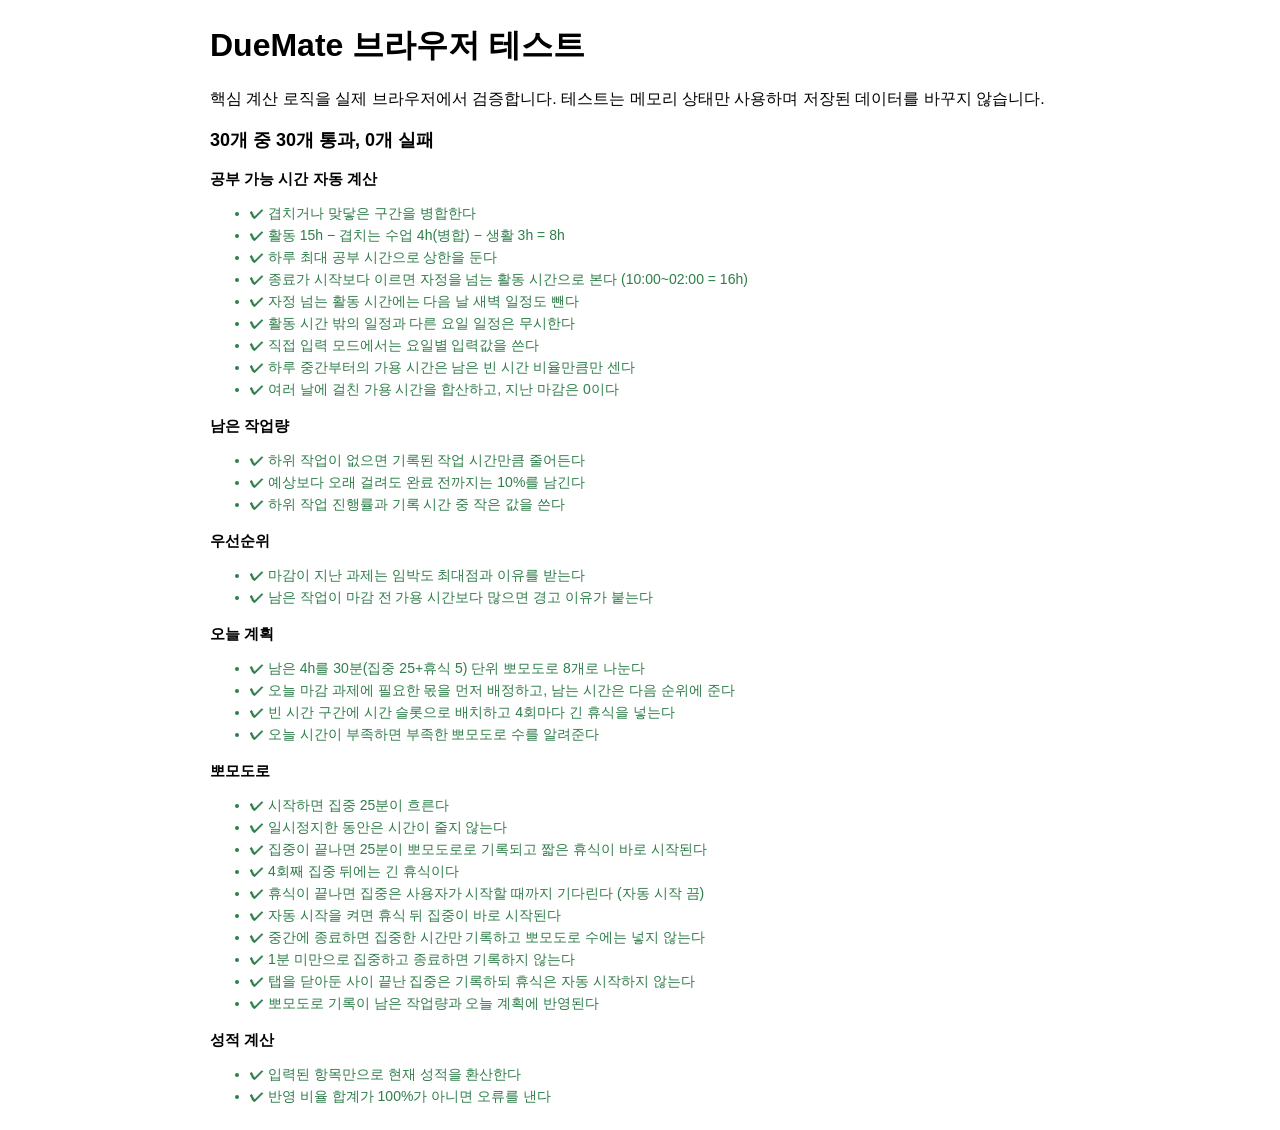
==== tests.html @ 1e2ea30a "feat: 과제별 뽀모도로 타이머로 스톱워치 대체 - 집중/짧은 휴식/긴 휴식(4회마다) 상태 전이, 일시정지·재개·휴식 건너뛰기·종료 - 집중 완료 시 25분을 뽀모도로로, 중간" ====
<!DOCTYPE html>
<html lang="ko">
<head>
  <meta charset="UTF-8">
  <meta name="viewport" content="width=device-width, initial-scale=1.0">
  <title>DueMate 테스트</title>
  <style>
    body { font-family: -apple-system, "Pretendard", "Malgun Gothic", sans-serif; max-width: 860px; margin: 24px auto; padding: 0 16px; }
    #summary { font-size: 18px; font-weight: 700; }
    li { margin: 4px 0; font-size: 14px; }
    li.pass { color: #2f7d4a; } li.fail { color: #c0262d; font-weight: 700; }
    h2 { font-size: 15px; margin: 18px 0 6px; }
  </style>
</head>
<body>
  <h1>DueMate 브라우저 테스트</h1>
  <p class="muted">핵심 계산 로직을 실제 브라우저에서 검증합니다. 테스트는 메모리 상태만 사용하며 저장된 데이터를 바꾸지 않습니다.</p>
  <p id="summary">실행 중...</p>
  <div id="results"></div>
  <div id="toast"></div>
  <div id="timerbar"></div>

  <script src="js/utils.js"></script>
  <script src="js/store.js"></script>
  <script src="js/availability.js"></script>
  <script src="js/priority.js"></script>
  <script src="js/planner.js"></script>
  <script src="js/pomodoro.js"></script>
  <script src="js/grades.js"></script>
  <script src="js/tests.js"></script>
</body>
</html>
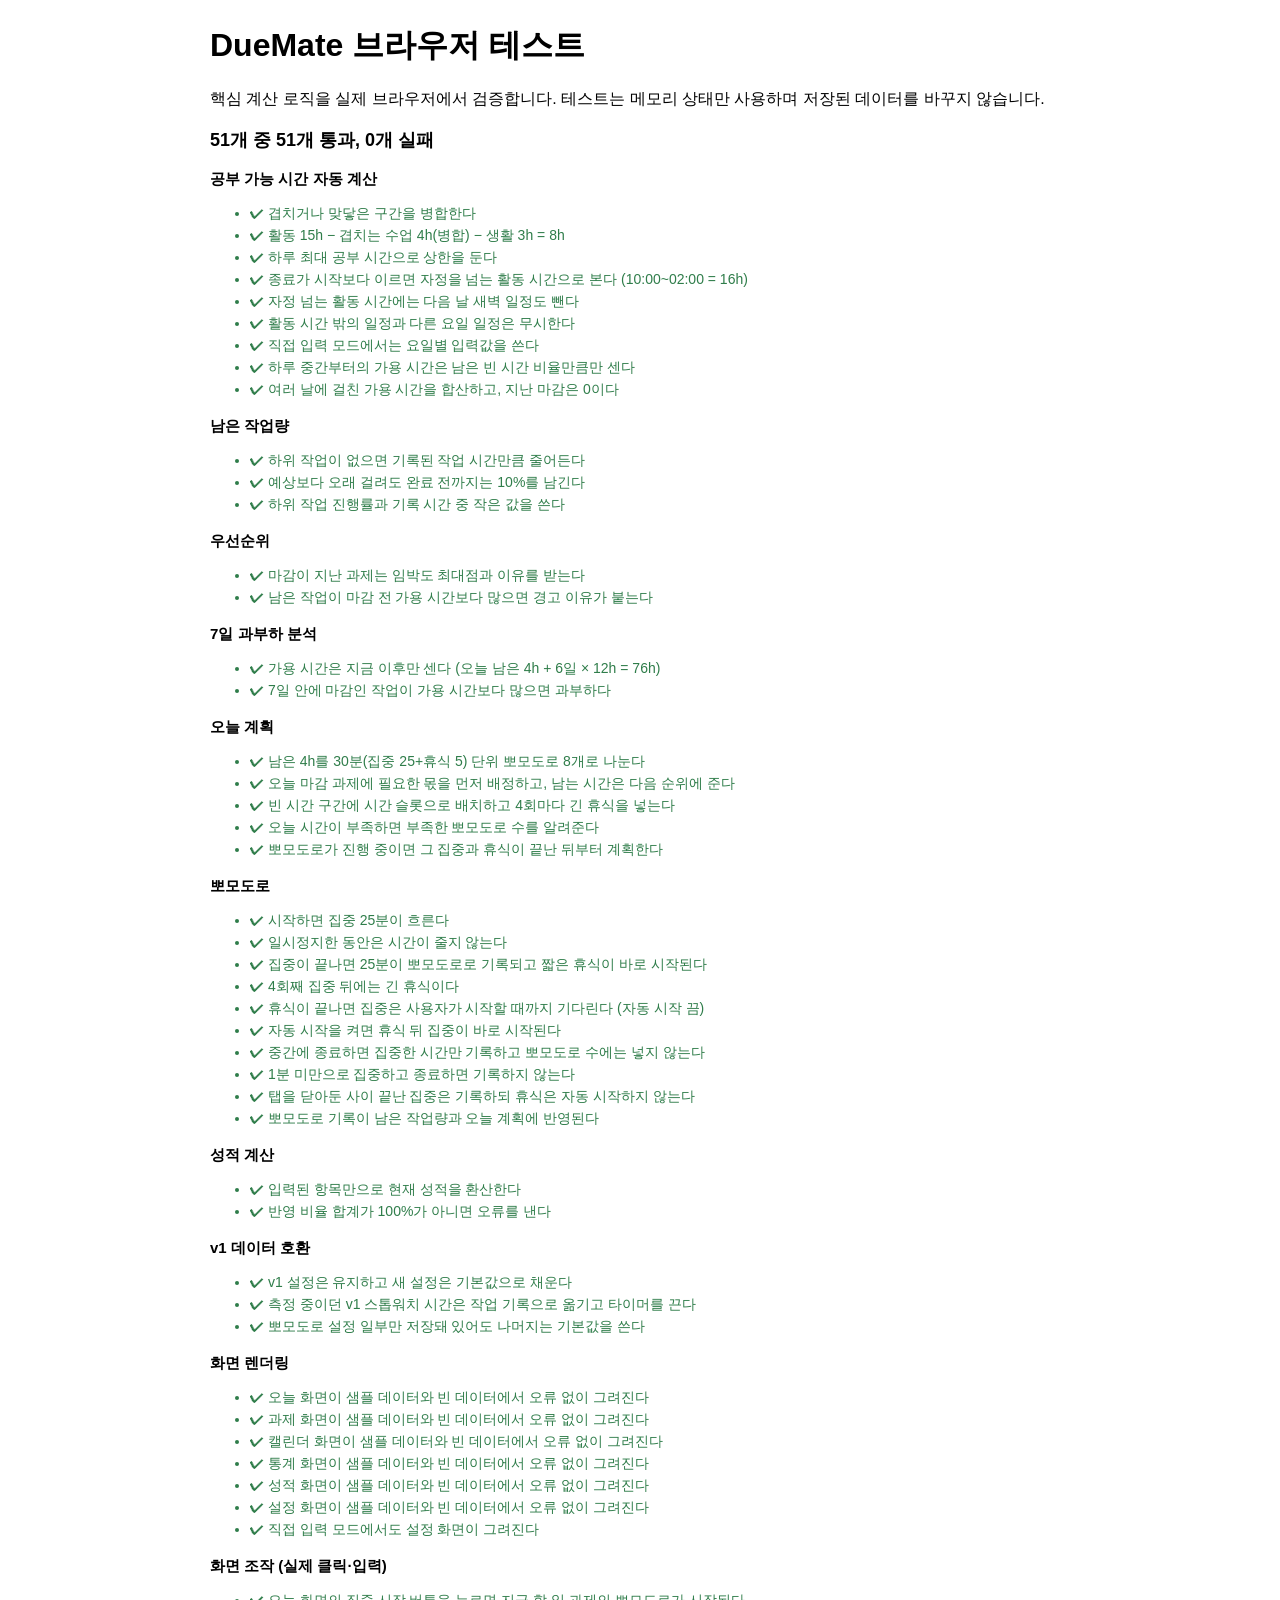
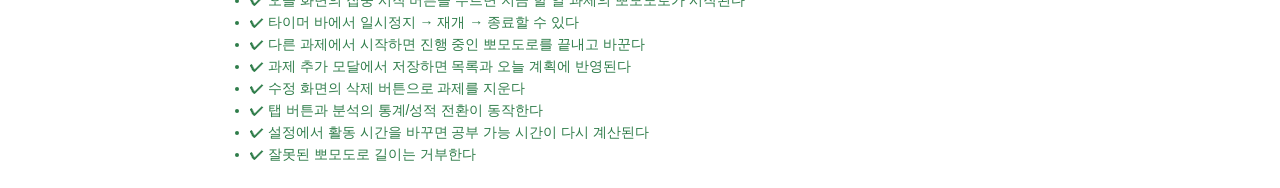
==== commit 860a31ca: "test: v1 데이터 호환·화면 렌더링·실제 클릭 테스트 추가 - v1 설정 유지와 새 설정 기본값, v1 스톱워치 측정 시간의 기록 이전 검증 - 6개 화면을 샘플/빈 데이터로" ====
--- a/tests.html
+++ b/tests.html
@@ -17,16 +17,31 @@
   <p class="muted">핵심 계산 로직을 실제 브라우저에서 검증합니다. 테스트는 메모리 상태만 사용하며 저장된 데이터를 바꾸지 않습니다.</p>
   <p id="summary">실행 중...</p>
   <div id="results"></div>
-  <div id="toast"></div>
-  <div id="timerbar"></div>
+  <!-- 실제 앱 화면 구조: 클릭 테스트에 사용 (보이지 않게 숨김) -->
+  <div id="app-under-test" hidden>
+    <header class="topbar"><h1>DueMate</h1>
+      <nav id="tabs"><button data-tab="today">오늘</button><button data-tab="tasks">과제</button><button data-tab="calendar">캘린더</button><button data-tab="analytics">분석</button><button data-tab="settings">설정</button></nav>
+    </header>
+    <main id="view"></main>
+    <div id="timerbar" class="timerbar hidden"></div>
+    <div id="modal" class="modal hidden"><div class="modal-box" id="modal-box"></div></div>
+    <div id="toast"></div>
+  </div>
 
   <script src="js/utils.js"></script>
   <script src="js/store.js"></script>
+  <script>save = function () {}; // 테스트는 저장소를 건드리지 않는다</script>
   <script src="js/availability.js"></script>
   <script src="js/priority.js"></script>
   <script src="js/planner.js"></script>
   <script src="js/pomodoro.js"></script>
+  <script src="js/tasks.js"></script>
+  <script src="js/dashboard.js"></script>
+  <script src="js/calendar.js"></script>
+  <script src="js/stats.js"></script>
   <script src="js/grades.js"></script>
+  <script src="js/settings.js"></script>
+  <script src="js/app.js"></script>
   <script src="js/tests.js"></script>
 </body>
 </html>
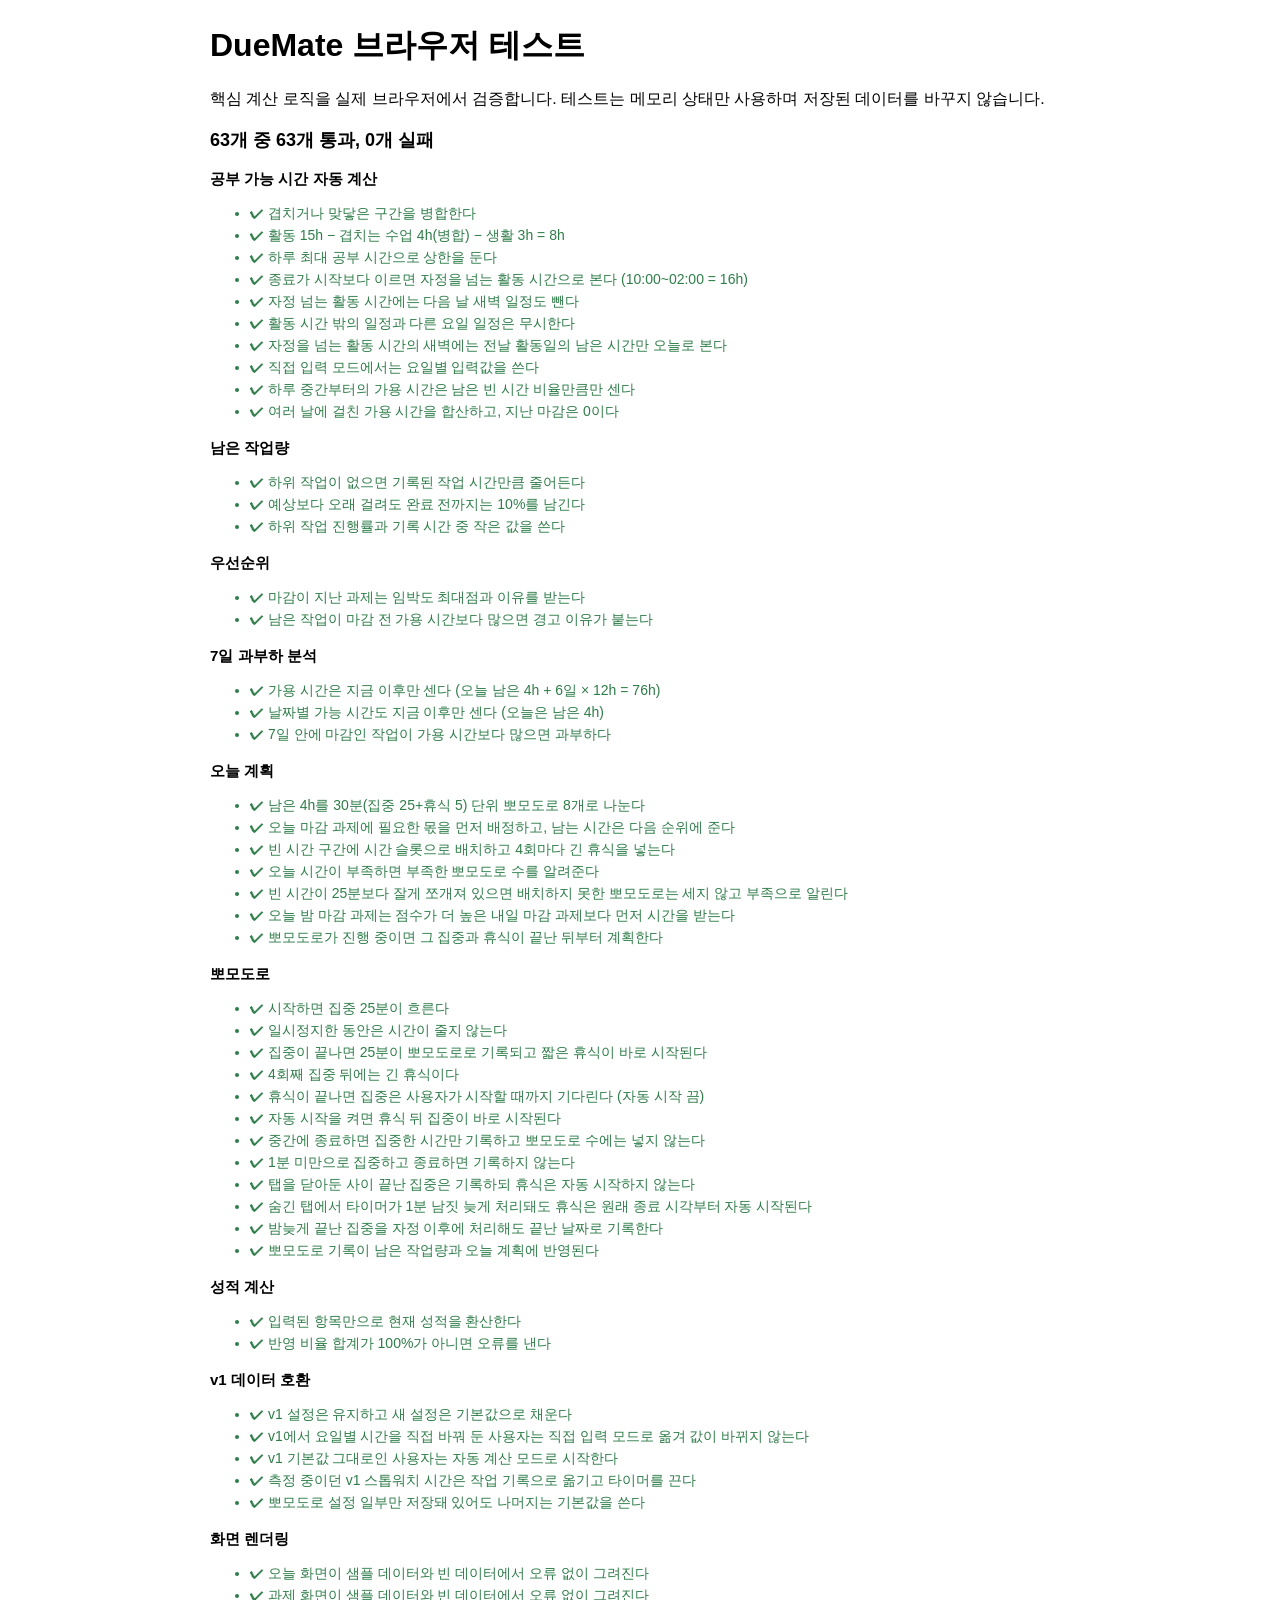
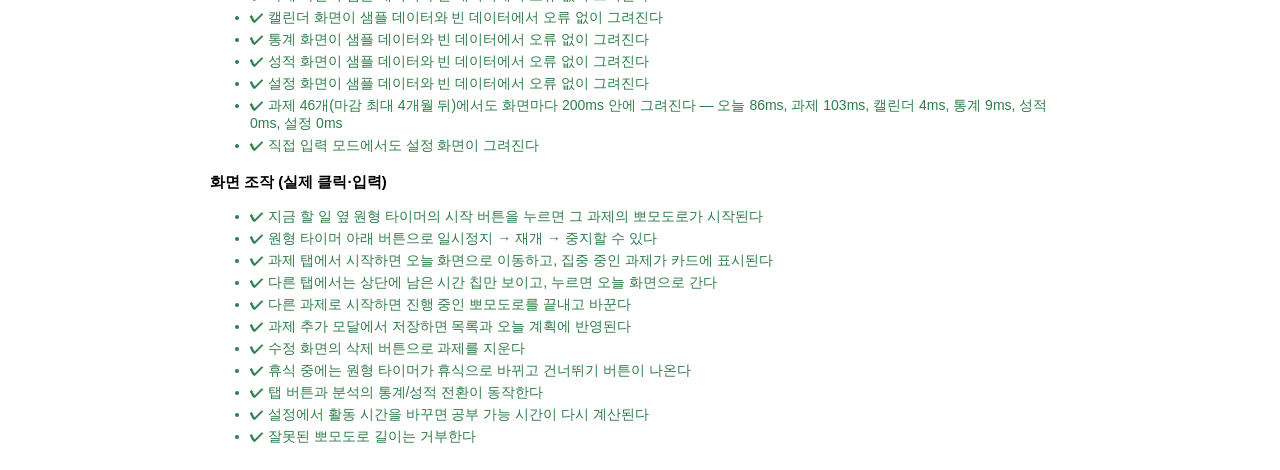
==== commit 0f978cdd: "feat: 원형 뽀모도로 타이머를 지금 할 일 옆으로 옮기고 샘플 데이터 최신화 - 하단 타이머 바 제거, "지금 할 일" 카드 오른쪽 원형 타이머에서 시작·일시정지·중지 - 다른" ====
--- a/tests.html
+++ b/tests.html
@@ -20,10 +20,10 @@
   <!-- 실제 앱 화면 구조: 클릭 테스트에 사용 (보이지 않게 숨김) -->
   <div id="app-under-test" hidden>
     <header class="topbar"><h1>DueMate</h1>
+      <button id="pomo-chip" class="pomo-chip" data-tab="today" hidden></button>
       <nav id="tabs"><button data-tab="today">오늘</button><button data-tab="tasks">과제</button><button data-tab="calendar">캘린더</button><button data-tab="analytics">분석</button><button data-tab="settings">설정</button></nav>
     </header>
     <main id="view"></main>
-    <div id="timerbar" class="timerbar hidden"></div>
     <div id="modal" class="modal hidden"><div class="modal-box" id="modal-box"></div></div>
     <div id="toast"></div>
   </div>
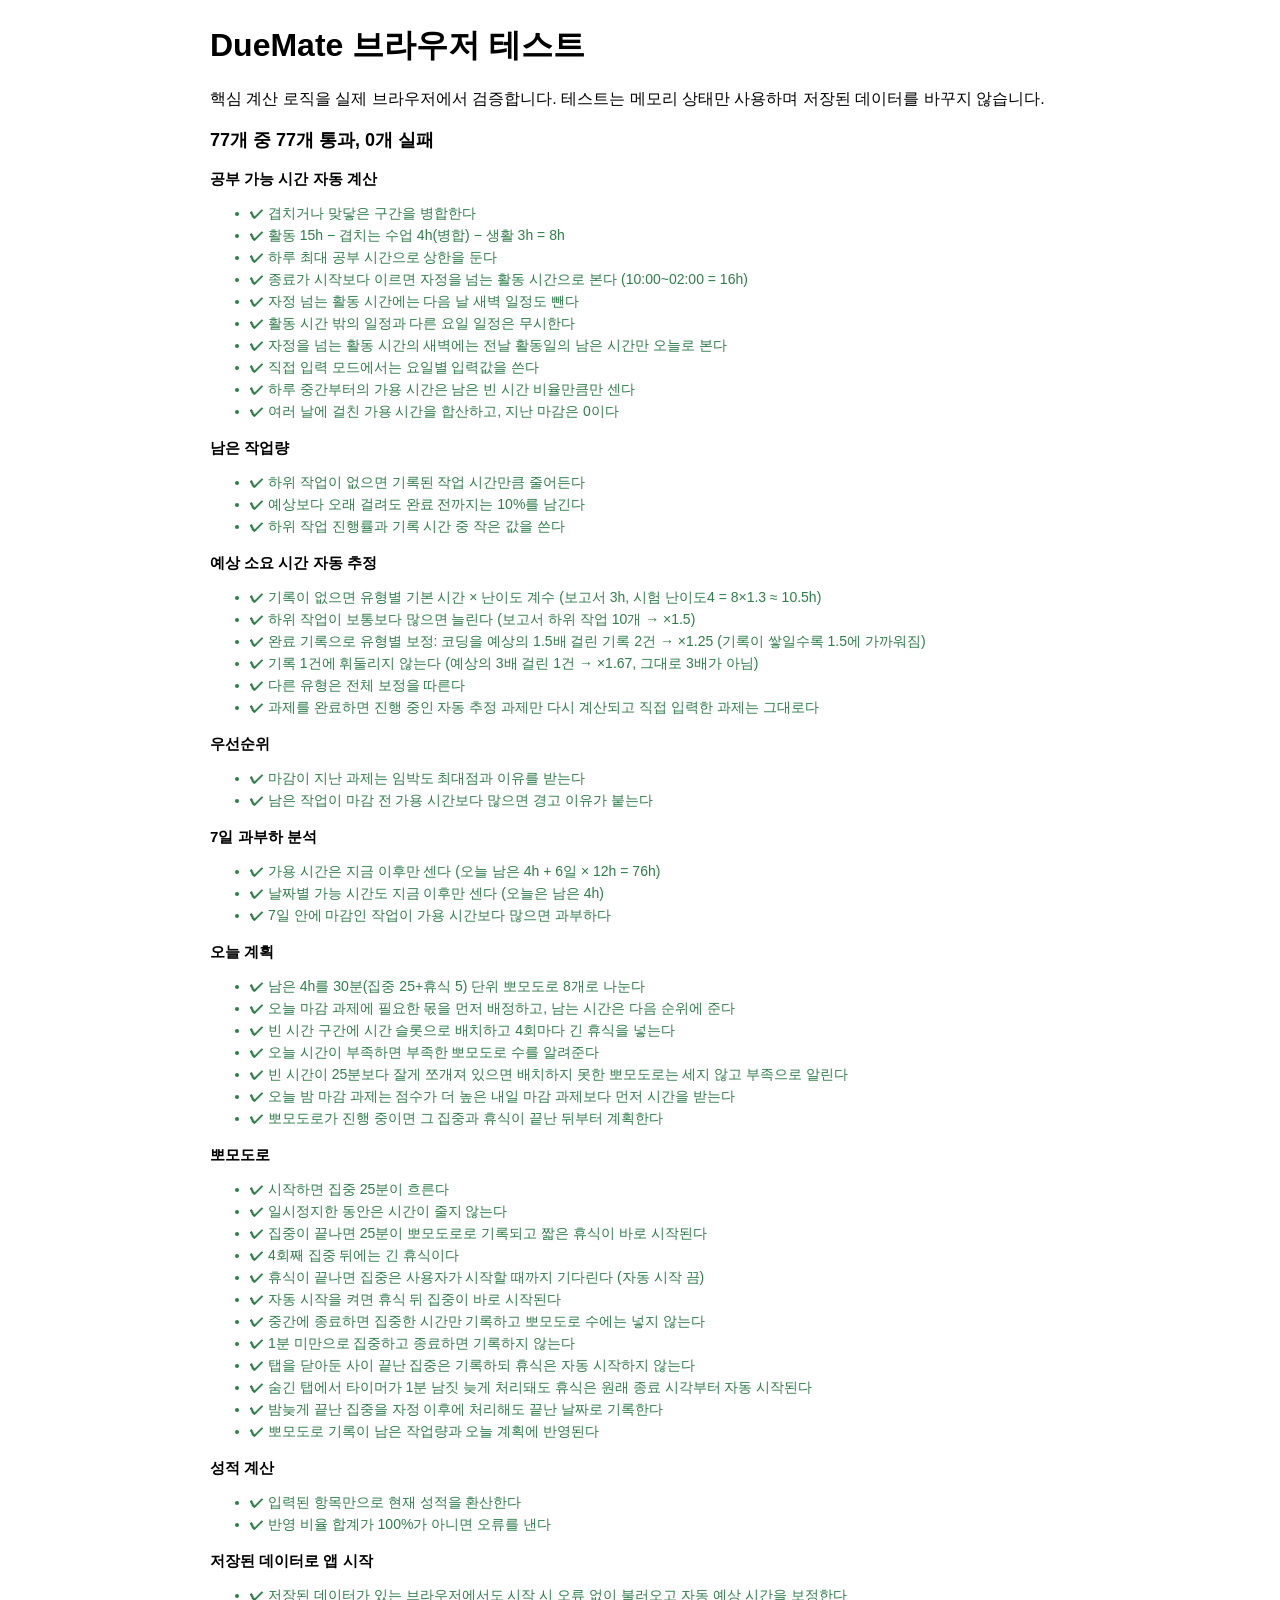
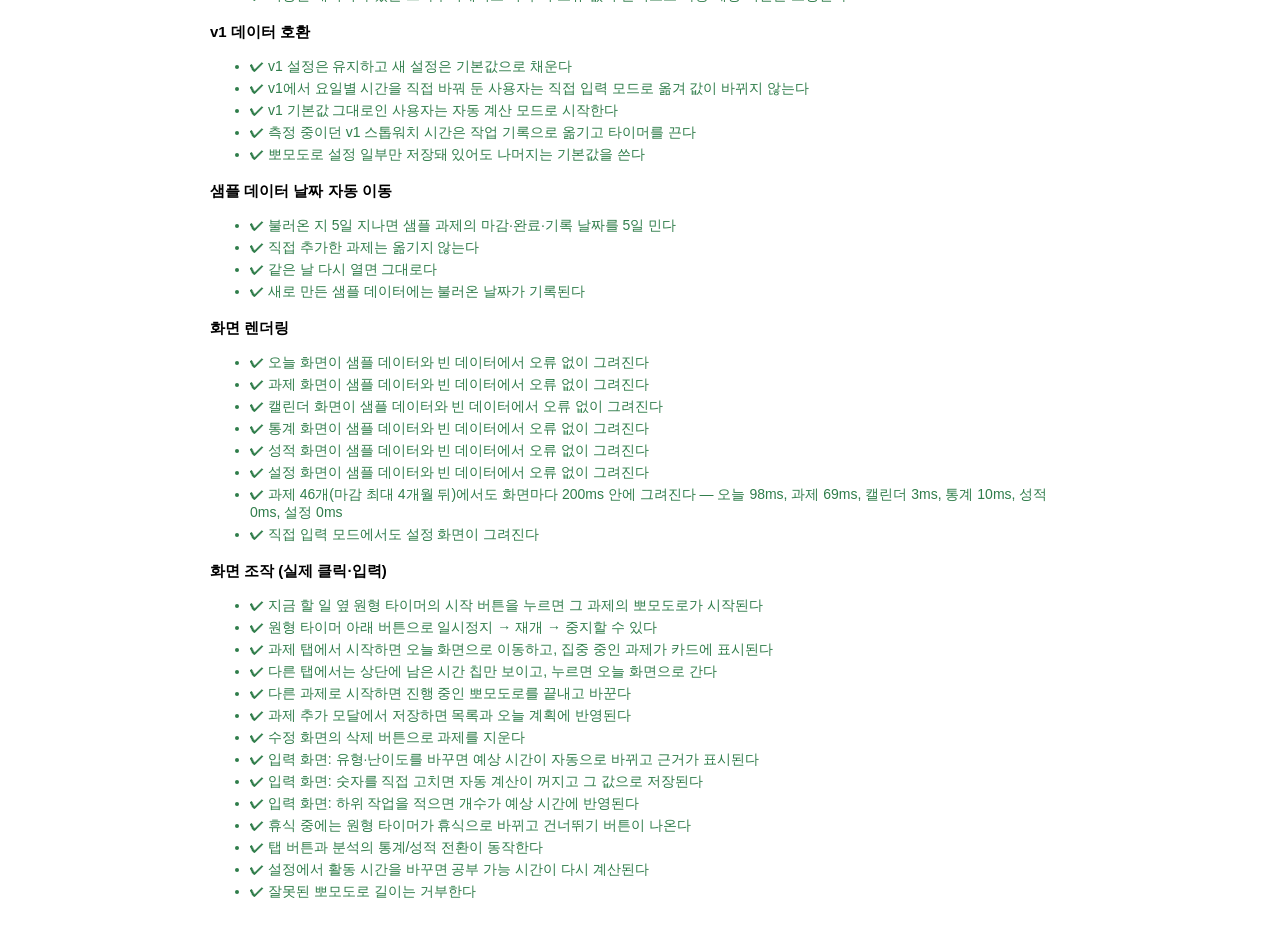
==== commit 353e2c3d: "feat: 예상 소요 시간 자동 추정과 내 기록 기반 보정 - 예상 = 유형별 기본 시간 × 난이도 계수 × 하위 작업 수 계수 × 내 기록 보정 (estimate.js) - 완료" ====
--- a/tests.html
+++ b/tests.html
@@ -29,7 +29,25 @@
   </div>
 
   <script src="js/utils.js"></script>
+  <script src="js/estimate.js"></script>
+  <!-- 저장된 데이터가 있는 브라우저를 흉내 낸다: store.js가 로드되는 동안만 읽기를 가짜로 바꾼다 (실제 저장소는 건드리지 않음) -->
+  <script>
+    window.__realGetItem = Storage.prototype.getItem;
+    Storage.prototype.getItem = function (key) {
+      if (key !== 'duemate-v1') return window.__realGetItem.call(this, key);
+      return JSON.stringify({
+        tasks: [
+          { id: 'saved1', title: '저장된 완료 과제', subject: '과목', type: '코딩', due: '2026-10-20T23:59', estHours: 2, importance: 3, difficulty: 3,
+            subtasks: [], logs: [{ date: '2026-10-19', ms: 10800000, pomo: 1 }], done: true, doneAt: 1760000000000 },
+          { id: 'saved2', title: '저장된 자동 추정 과제', subject: '과목', type: '코딩', due: '2099-01-01T23:59', estHours: 5, importance: 3, difficulty: 3,
+            subtasks: [], logs: [], done: false, doneAt: null, estAuto: true },
+        ],
+        subjects: ['과목'], schedule: [], grades: {}, timer: null, settings: {},
+      });
+    };
+  </script>
   <script src="js/store.js"></script>
+  <script>Storage.prototype.getItem = window.__realGetItem; window.__loadedState = state;</script>
   <script>save = function () {}; // 테스트는 저장소를 건드리지 않는다</script>
   <script src="js/availability.js"></script>
   <script src="js/priority.js"></script>
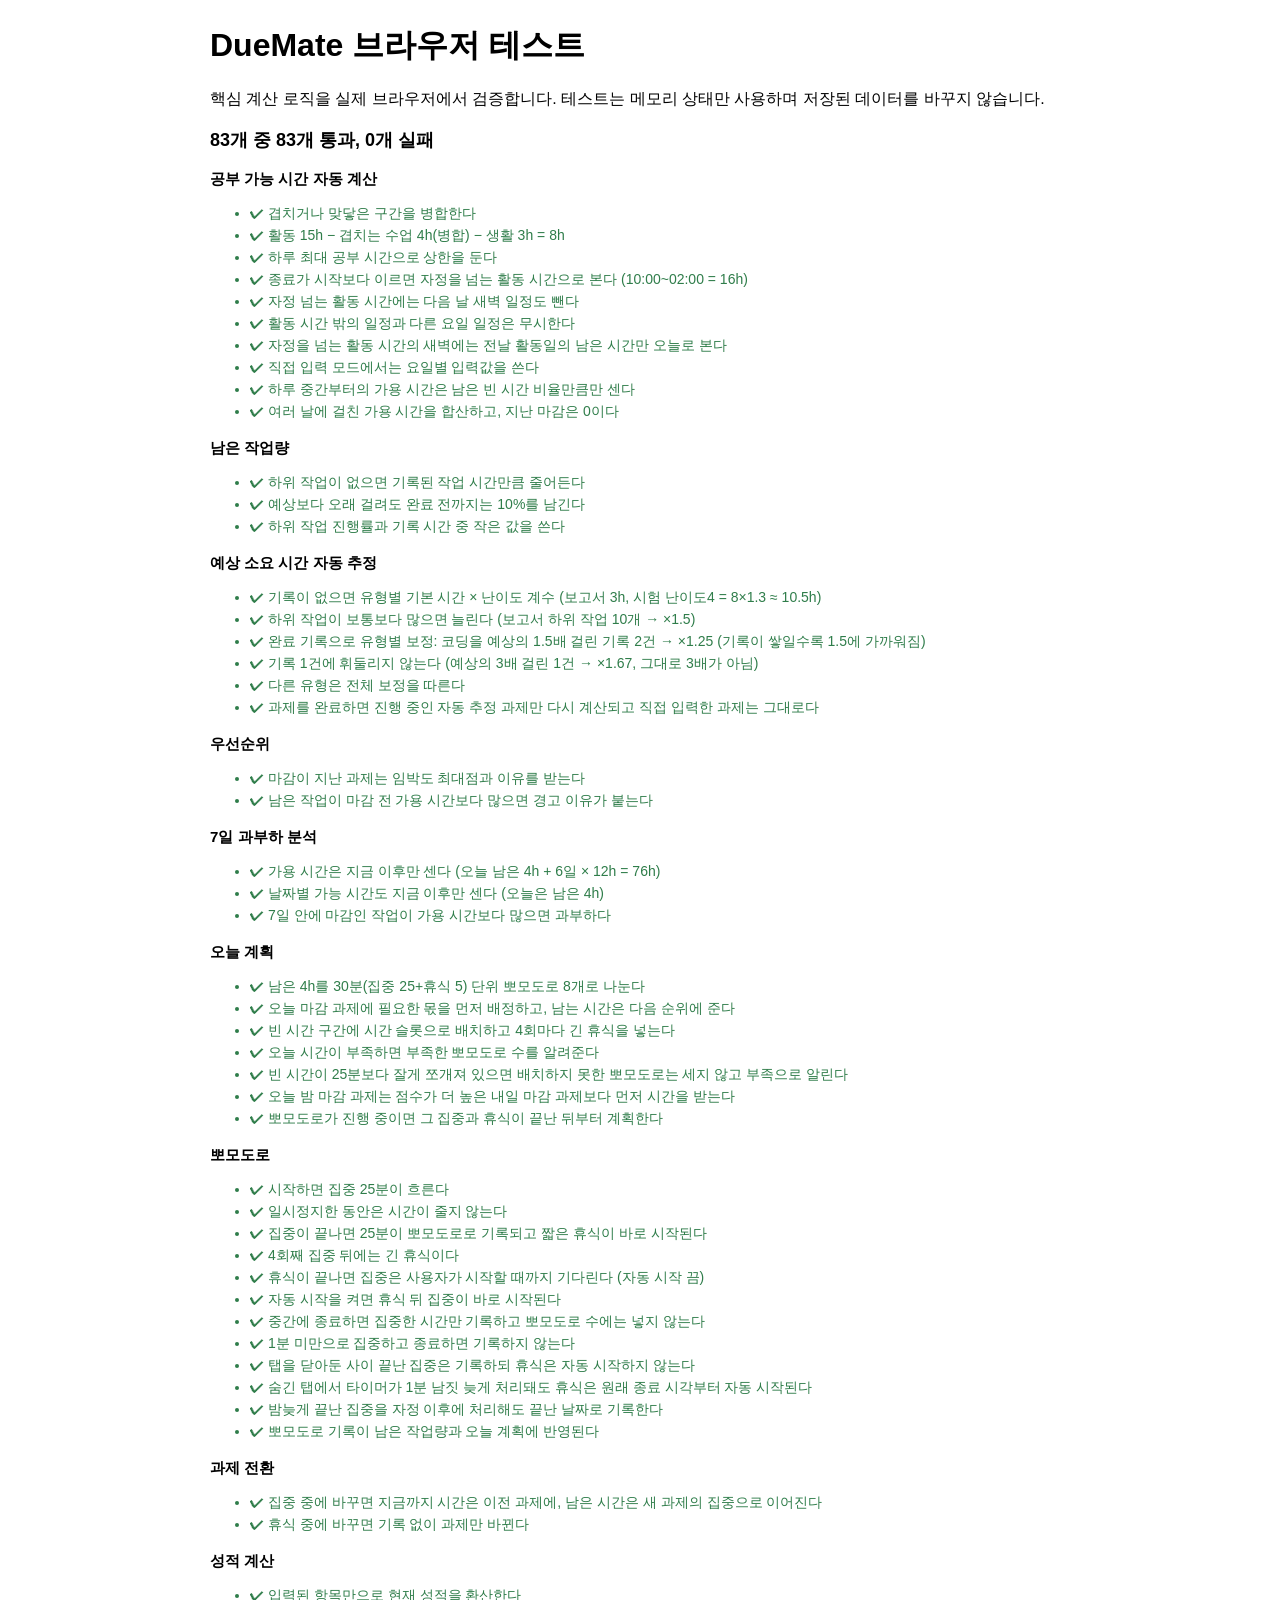
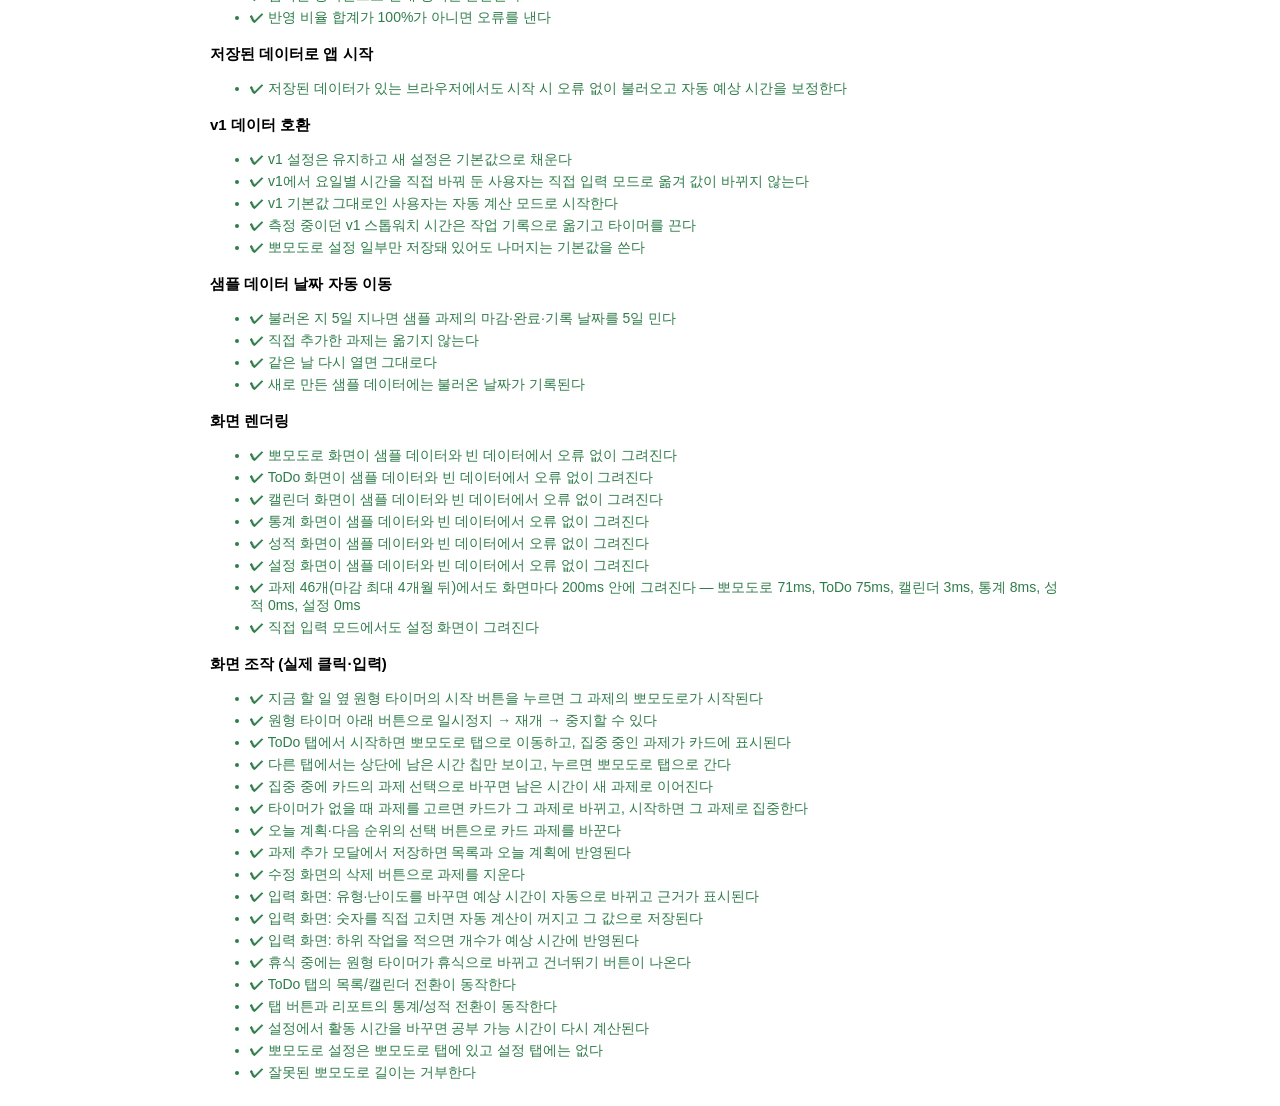
==== commit 8c88bebf: "feat: 탭을 뽀모도로·ToDo·리포트·설정 4개로 재구성하고 집중 중 과제 전환 추가 - 뽀모도로 탭: 지금 할 일 + 원형 타이머 + 과제 선택 + 오늘 계획 + 뽀모도로 설" ====
--- a/tests.html
+++ b/tests.html
@@ -20,8 +20,8 @@
   <!-- 실제 앱 화면 구조: 클릭 테스트에 사용 (보이지 않게 숨김) -->
   <div id="app-under-test" hidden>
     <header class="topbar"><h1>DueMate</h1>
-      <button id="pomo-chip" class="pomo-chip" data-tab="today" hidden></button>
-      <nav id="tabs"><button data-tab="today">오늘</button><button data-tab="tasks">과제</button><button data-tab="calendar">캘린더</button><button data-tab="analytics">분석</button><button data-tab="settings">설정</button></nav>
+      <button id="pomo-chip" class="pomo-chip" data-tab="pomodoro" hidden></button>
+      <nav id="tabs"><button data-tab="pomodoro">뽀모도로</button><button data-tab="todo">ToDo</button><button data-tab="report">리포트</button><button data-tab="settings">설정</button></nav>
     </header>
     <main id="view"></main>
     <div id="modal" class="modal hidden"><div class="modal-box" id="modal-box"></div></div>
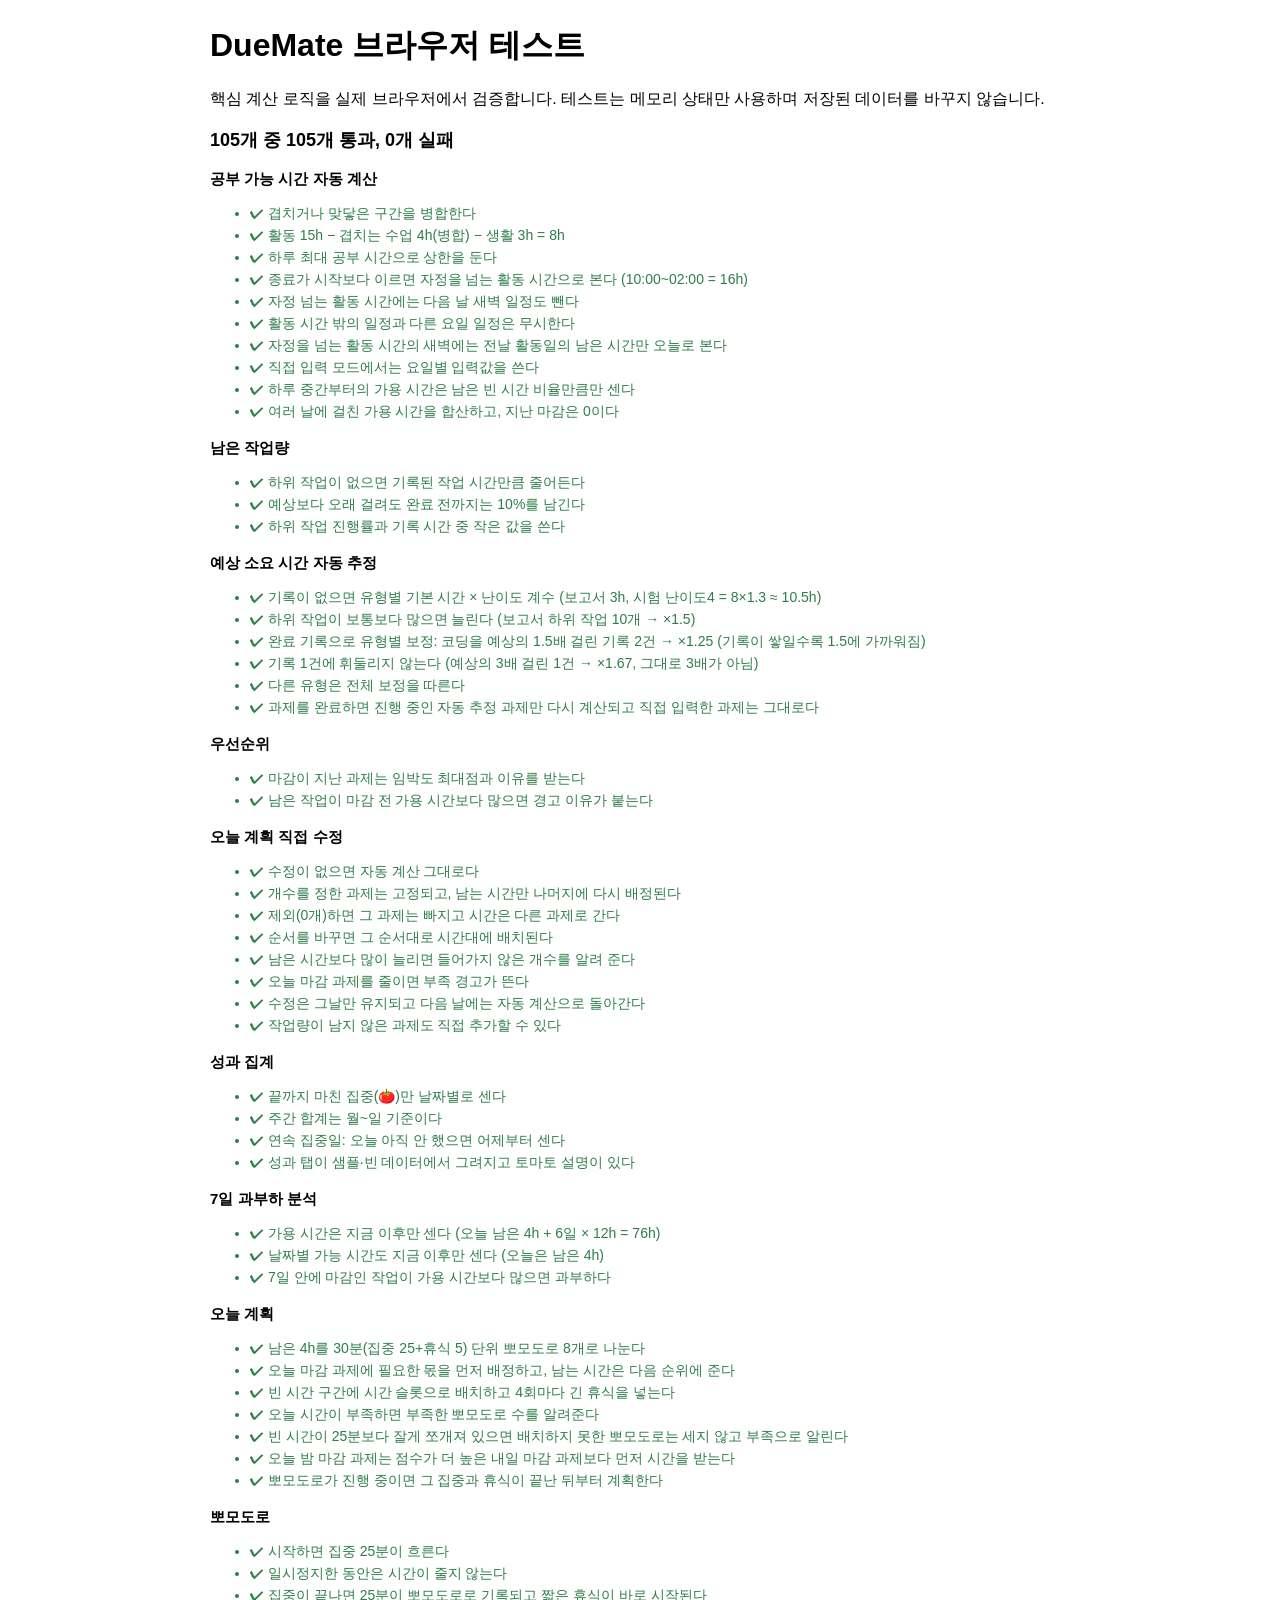
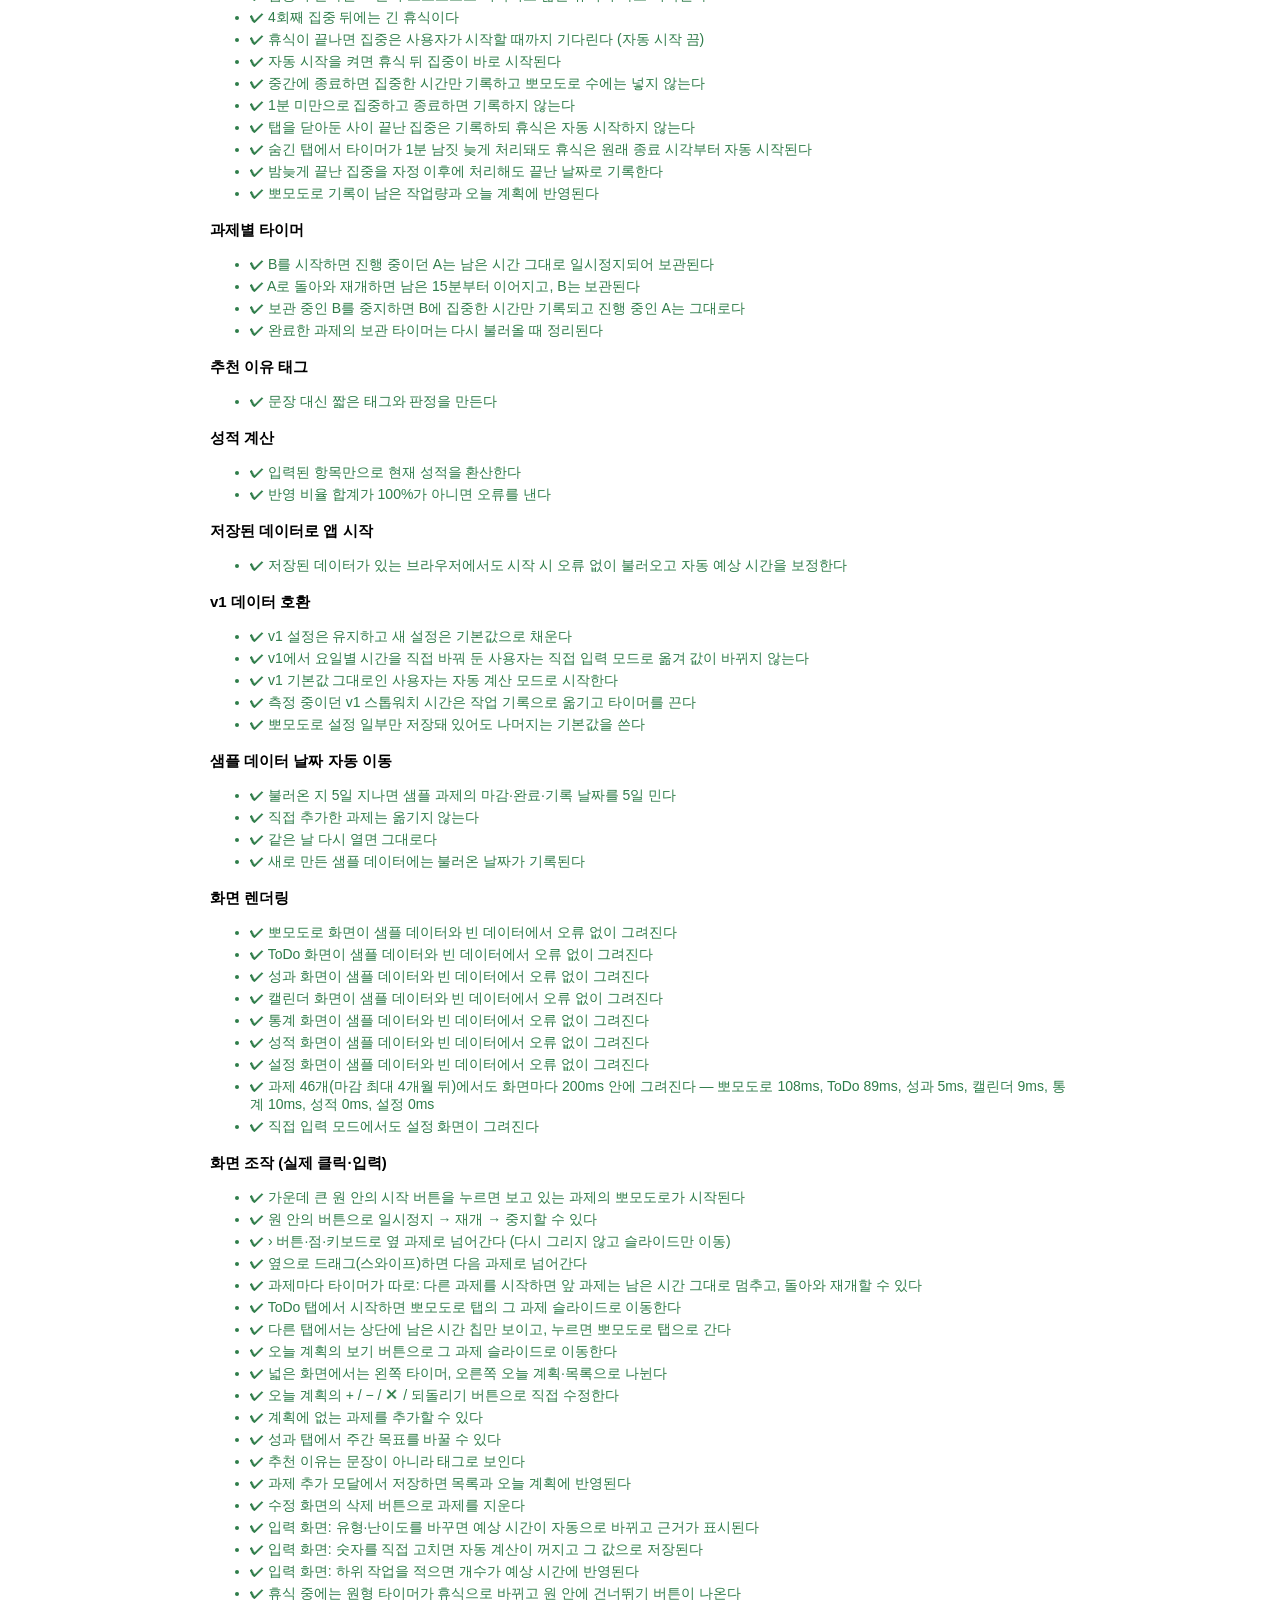
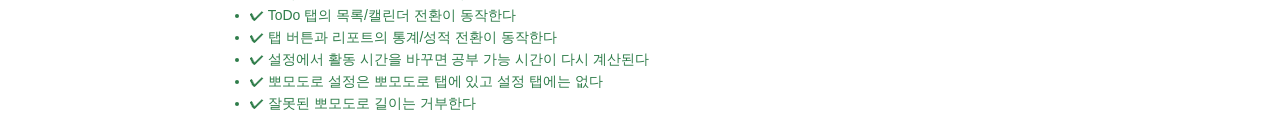
==== commit 8b555cff: "feat: 오늘 계획 직접 수정과 토마토 성과 탭 추가 - 오늘 계획: 🍅 개수 −/+, 순서 ▲▼, 오늘 제외·되돌리기, 과제 추가, 자동으로 되돌리기 - 직접 정한 개수는 고정" ====
--- a/tests.html
+++ b/tests.html
@@ -21,7 +21,7 @@
   <div id="app-under-test" hidden>
     <header class="topbar"><h1>DueMate</h1>
       <button id="pomo-chip" class="pomo-chip" data-tab="pomodoro" hidden></button>
-      <nav id="tabs"><button data-tab="pomodoro">뽀모도로</button><button data-tab="todo">ToDo</button><button data-tab="report">리포트</button><button data-tab="settings">설정</button></nav>
+      <nav id="tabs"><button data-tab="pomodoro">뽀모도로</button><button data-tab="todo">ToDo</button><button data-tab="achieve">성과</button><button data-tab="report">리포트</button><button data-tab="settings">설정</button></nav>
     </header>
     <main id="view"></main>
     <div id="modal" class="modal hidden"><div class="modal-box" id="modal-box"></div></div>
@@ -57,6 +57,7 @@
   <script src="js/dashboard.js"></script>
   <script src="js/calendar.js"></script>
   <script src="js/stats.js"></script>
+  <script src="js/achievements.js"></script>
   <script src="js/grades.js"></script>
   <script src="js/settings.js"></script>
   <script src="js/app.js"></script>
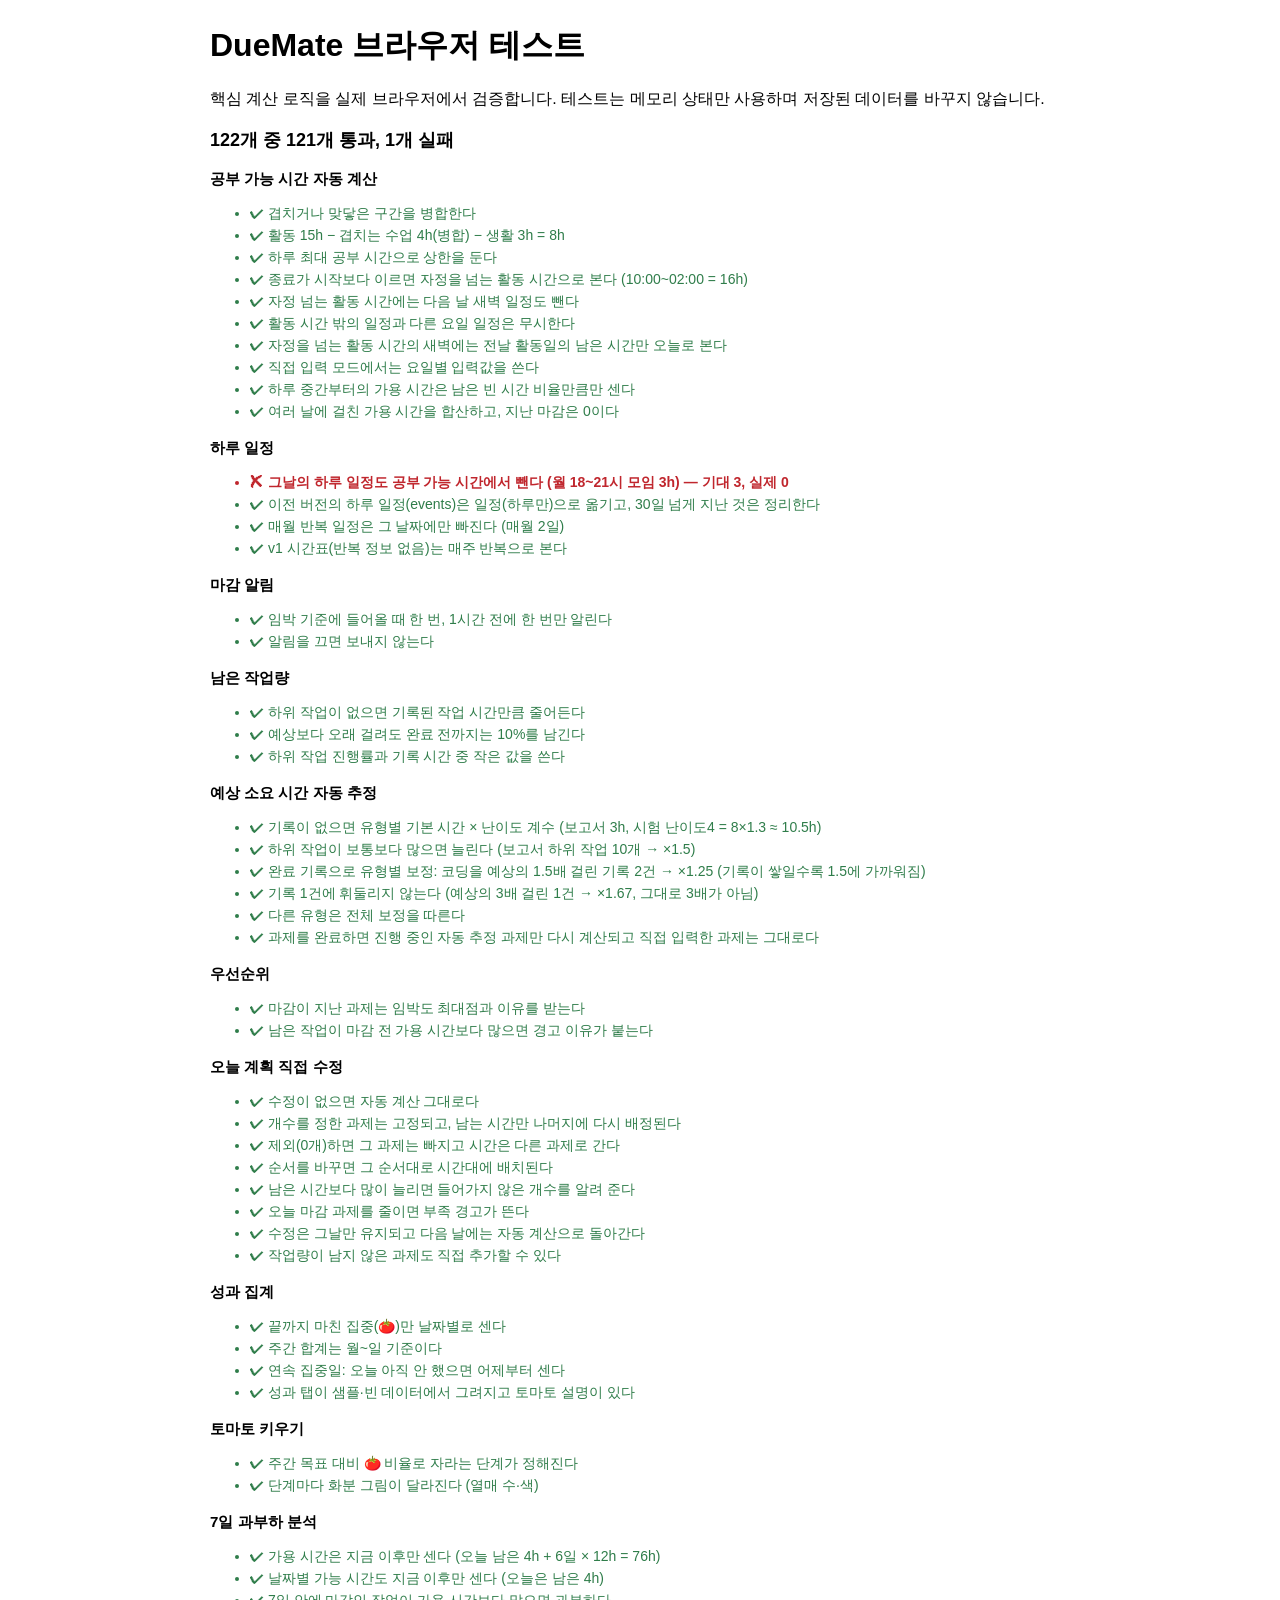
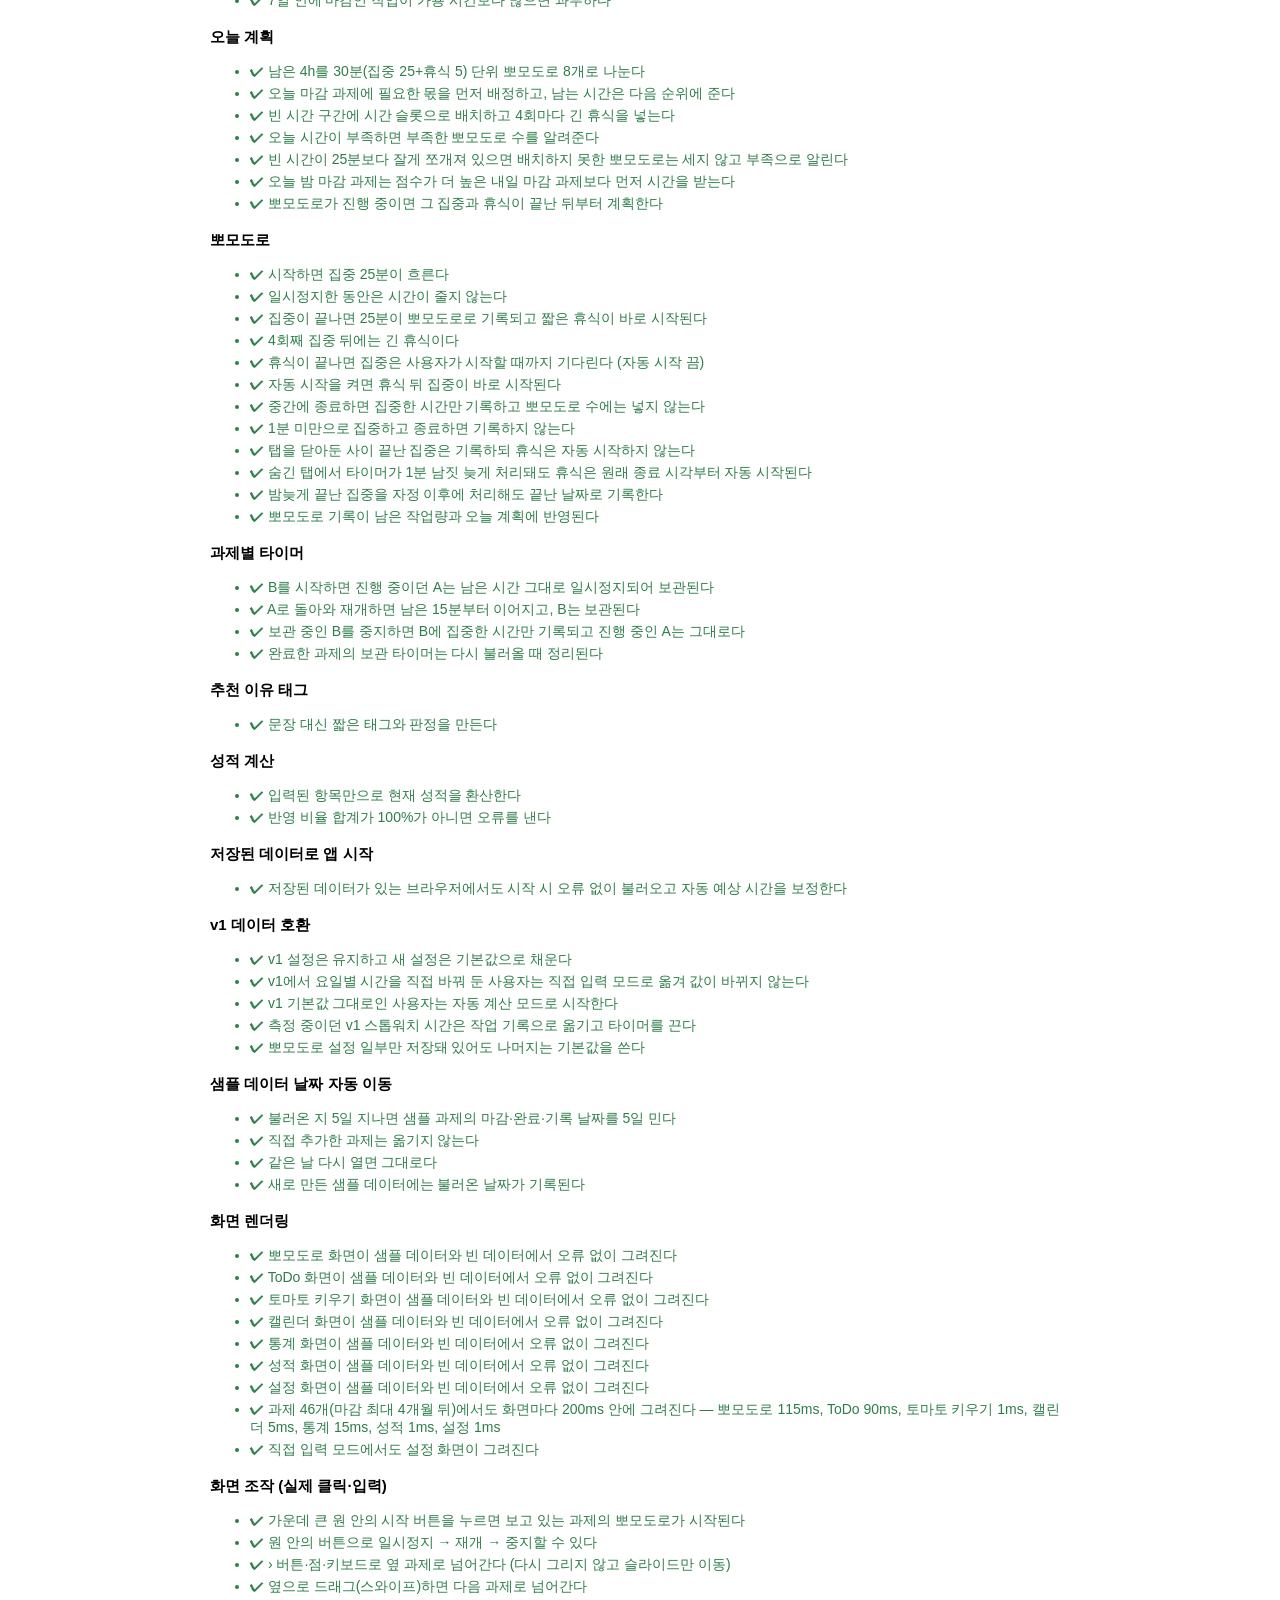
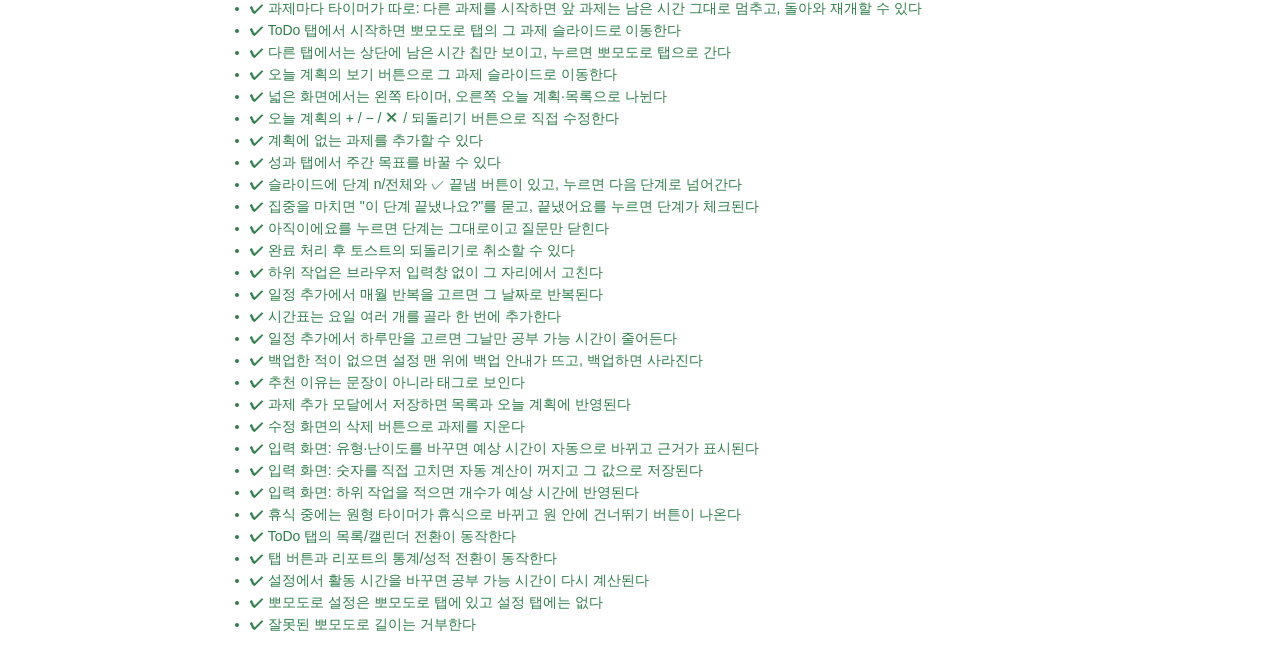
==== commit 24599f0a: "feat: 토마토 키우기 탭, 일정 반복(하루만·매주·매월) 통합, 안내 문구 간소화 - 성과 탭을 '토마토 키우기'로: 이번 주 🍅만큼 화분 토마토가 6단계로 자람, 리포트 뒤로" ====
--- a/tests.html
+++ b/tests.html
@@ -21,7 +21,7 @@
   <div id="app-under-test" hidden>
     <header class="topbar"><h1>DueMate</h1>
       <button id="pomo-chip" class="pomo-chip" data-tab="pomodoro" hidden></button>
-      <nav id="tabs"><button data-tab="pomodoro">뽀모도로</button><button data-tab="todo">ToDo</button><button data-tab="achieve">성과</button><button data-tab="report">리포트</button><button data-tab="settings">설정</button></nav>
+      <nav id="tabs"><button data-tab="pomodoro">뽀모도로</button><button data-tab="todo">ToDo</button><button data-tab="report">리포트</button><button data-tab="achieve">토마토 키우기</button><button data-tab="settings">설정</button></nav>
     </header>
     <main id="view"></main>
     <div id="modal" class="modal hidden"><div class="modal-box" id="modal-box"></div></div>
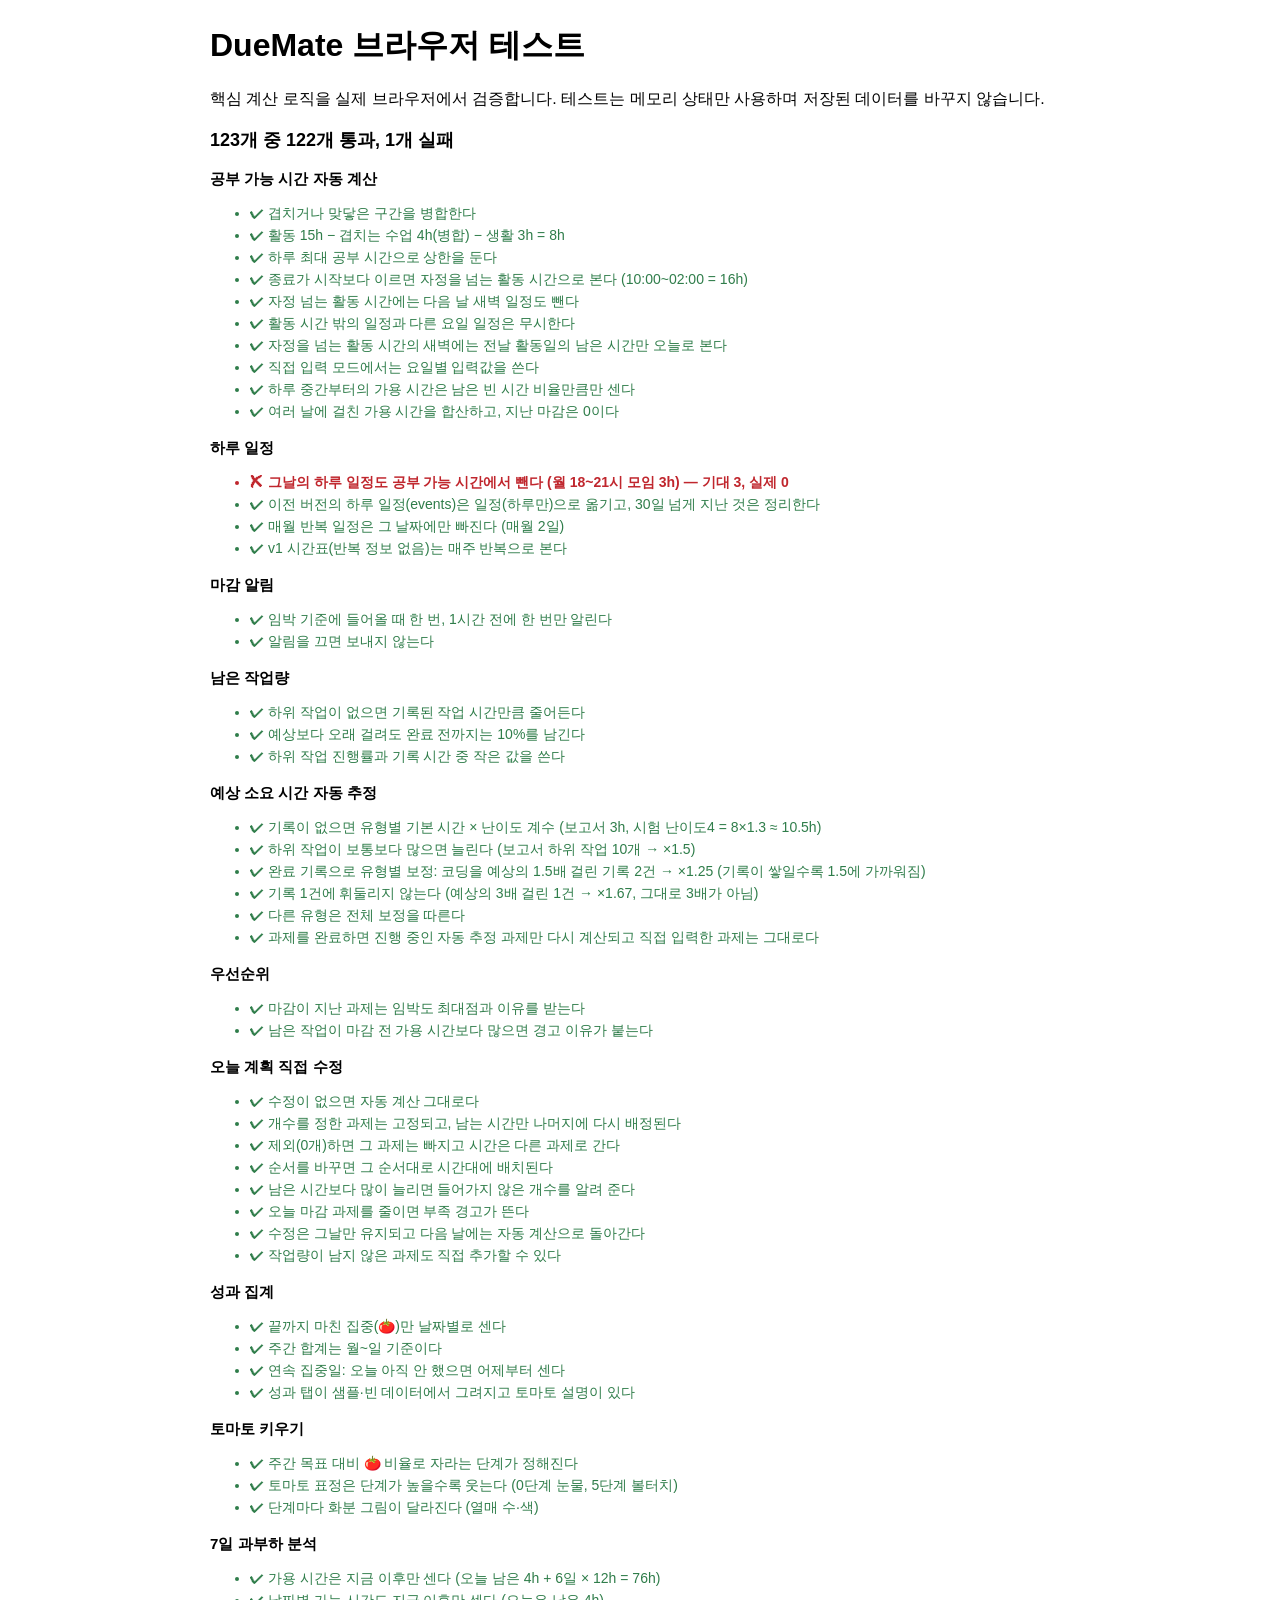
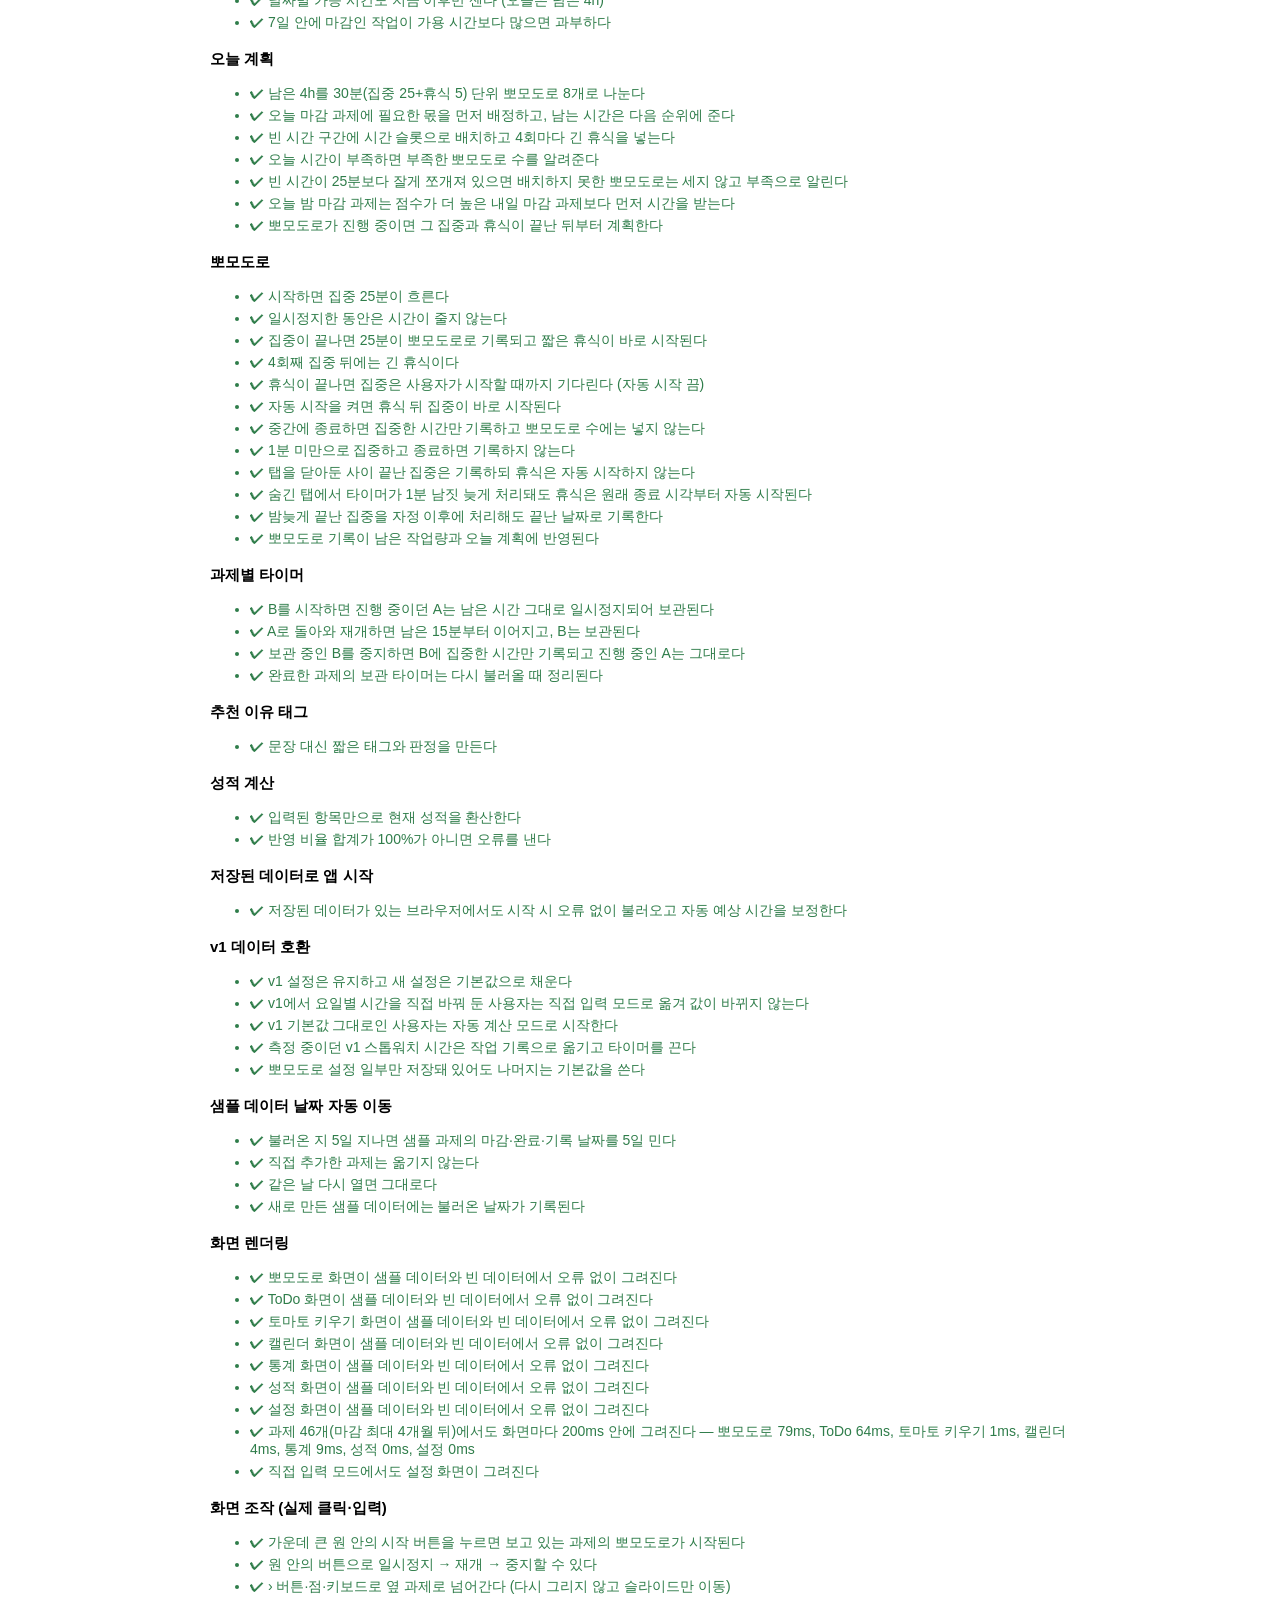
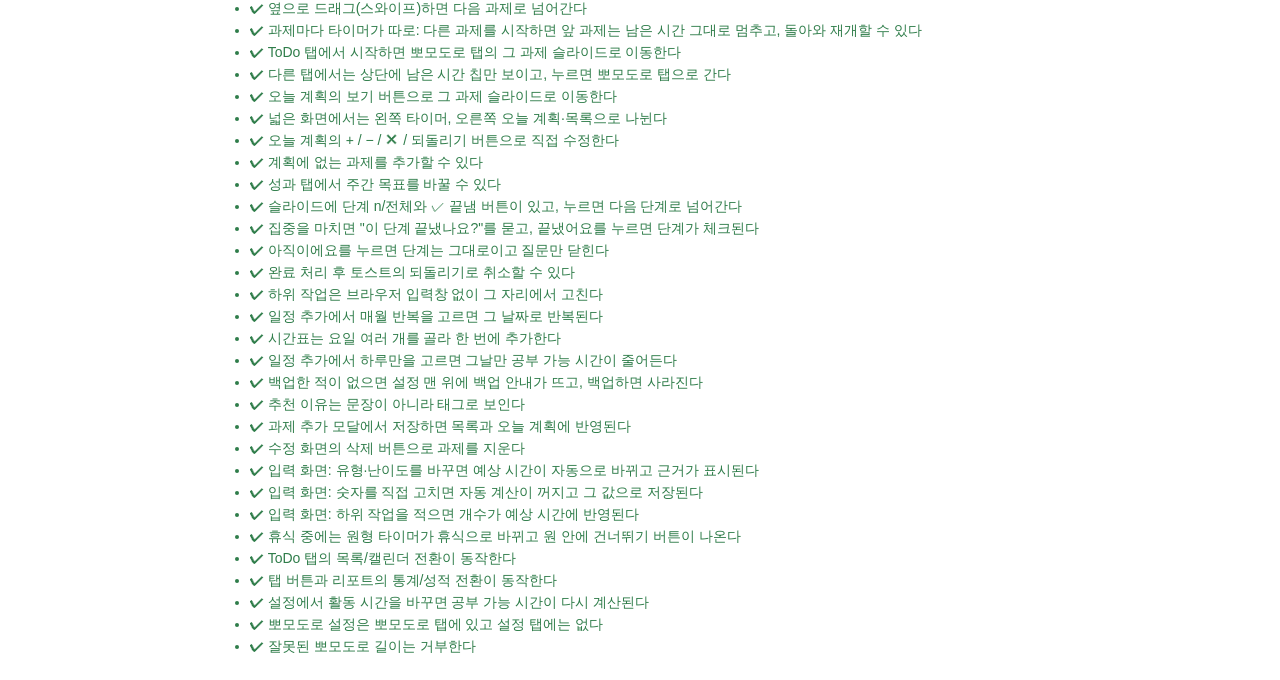
==== commit e9ba9bea: "feat: 토마토 표정·말풍선과 단계 기준, 그래프 채도 낮춤, To Do 이름, 파비콘 - 토마토 키우기: 단계 기준(씨앗 0개~빨간 토마토 100%) 표시, 단계별 표정 토마토" ====
--- a/tests.html
+++ b/tests.html
@@ -4,6 +4,7 @@
   <meta charset="UTF-8">
   <meta name="viewport" content="width=device-width, initial-scale=1.0">
   <title>DueMate 테스트</title>
+  <link rel="icon" type="image/svg+xml" href="favicon.svg">
   <style>
     body { font-family: -apple-system, "Pretendard", "Malgun Gothic", sans-serif; max-width: 860px; margin: 24px auto; padding: 0 16px; }
     #summary { font-size: 18px; font-weight: 700; }
@@ -21,7 +22,7 @@
   <div id="app-under-test" hidden>
     <header class="topbar"><h1>DueMate</h1>
       <button id="pomo-chip" class="pomo-chip" data-tab="pomodoro" hidden></button>
-      <nav id="tabs"><button data-tab="pomodoro">뽀모도로</button><button data-tab="todo">ToDo</button><button data-tab="report">리포트</button><button data-tab="achieve">토마토 키우기</button><button data-tab="settings">설정</button></nav>
+      <nav id="tabs"><button data-tab="pomodoro">뽀모도로</button><button data-tab="todo">To Do</button><button data-tab="report">리포트</button><button data-tab="achieve">토마토 키우기</button><button data-tab="settings">설정</button></nav>
     </header>
     <main id="view"></main>
     <div id="modal" class="modal hidden"><div class="modal-box" id="modal-box"></div></div>
